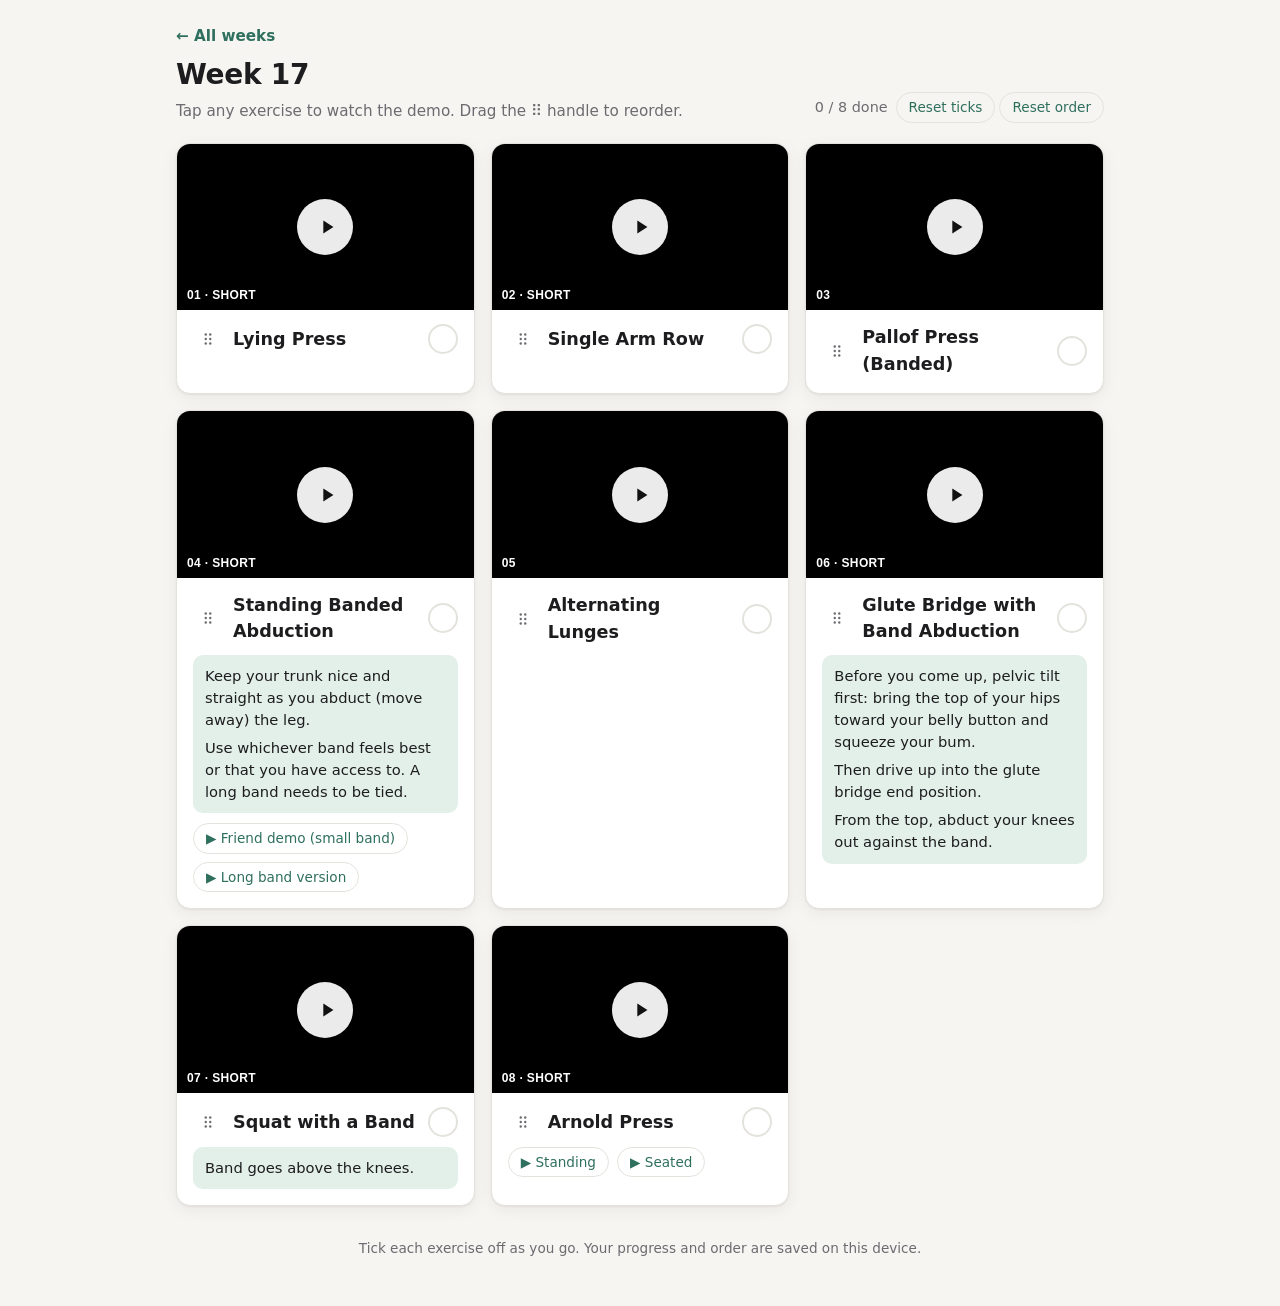
==== week-17/index.html @ 769e3200 "Give every week its own /week-N/ address Co-Authored-By: Claude Opus 5.5 <noreply@anthropic.com> Cla" ====
<!doctype html>
<html lang="en">
<!-- Generated by tools/sync-weeks.js from tools/week-page.html. Edit the template, not this file. -->
<head>
<meta charset="utf-8">
<meta name="viewport" content="width=device-width, initial-scale=1">
<title>Week · My Exercises</title>
<meta name="apple-mobile-web-app-capable" content="yes">
<meta name="apple-mobile-web-app-title" content="Exercises">
<meta name="description" content="Quick reference for my exercise programme. Tap any exercise to watch the demo video.">
<link rel="icon" href="data:image/svg+xml,<svg xmlns='http://www.w3.org/2000/svg' viewBox='0 0 100 100'><text y='.9em' font-size='90'>💪</text></svg>">
<link rel="stylesheet" href="../week.css">
</head>
<body>
<div class="wrap">
  <header>
    <div>
      <a class="back" href="../">← All weeks</a>
      <h1 id="week-title">Week</h1>
      <p class="sub">Tap any exercise to watch the demo. Drag the ⠿ handle to reorder.</p>
    </div>
    <div class="progress"><span id="count"></span><button id="reset" type="button">Reset ticks</button><button id="reset-order" type="button">Reset order</button></div>
  </header>

  <main class="grid" id="grid"></main>

  <footer>Tick each exercise off as you go. Your progress and order are saved on this device.</footer>
</div>

<div class="modal" id="modal" role="dialog" aria-modal="true" aria-labelledby="modal-title">
  <div class="player" id="player">
    <div class="player-bar">
      <div>
        <h3 id="modal-title"></h3>
        <a id="modal-link" href="#" target="_blank" rel="noopener">Open in YouTube</a>
      </div>
      <button class="close" id="close" type="button" aria-label="Close video">&times;</button>
    </div>
    <div class="frame" id="frame"></div>
  </div>
</div>

<script src="../weeks.js"></script>
<script src="../week.js"></script>
</body>
</html>
---- week.css ----
:root {
  --bg: #f6f5f2;
  --card: #ffffff;
  --text: #1d1d1f;
  --muted: #6b6b70;
  --accent: #2f6f5e;
  --accent-soft: #e3efe9;
  --border: #e4e2dc;
  --shadow: 0 1px 2px rgba(0,0,0,.05), 0 4px 16px rgba(0,0,0,.06);
  --overlay: rgba(10,10,12,.85);
}
@media (prefers-color-scheme: dark) {
  :root:not([data-theme="light"]) {
    --bg: #141416;
    --card: #1e1e21;
    --text: #f0f0f2;
    --muted: #a0a0a8;
    --accent: #6cc3a7;
    --accent-soft: #1f3530;
    --border: #2c2c31;
    --shadow: 0 1px 2px rgba(0,0,0,.4), 0 4px 16px rgba(0,0,0,.3);
  }
}
:root[data-theme="dark"] {
  --bg: #141416;
  --card: #1e1e21;
  --text: #f0f0f2;
  --muted: #a0a0a8;
  --accent: #6cc3a7;
  --accent-soft: #1f3530;
  --border: #2c2c31;
  --shadow: 0 1px 2px rgba(0,0,0,.4), 0 4px 16px rgba(0,0,0,.3);
}

* { box-sizing: border-box; }
body {
  margin: 0;
  background: var(--bg);
  color: var(--text);
  font: 16px/1.5 system-ui, -apple-system, "Segoe UI", Roboto, sans-serif;
  -webkit-font-smoothing: antialiased;
}
.wrap { max-width: 960px; margin: 0 auto; padding: 24px 16px 48px; }

header { display: flex; align-items: flex-end; justify-content: space-between; gap: 12px; margin-bottom: 20px; }
.back {
  display: inline-block; margin-bottom: 6px; color: var(--accent); text-decoration: none;
  font-size: .95rem; font-weight: 600;
}
.back:hover { text-decoration: underline; }
h1 { font-size: 1.75rem; margin: 0; letter-spacing: -.01em; }
.sub { color: var(--muted); margin: 4px 0 0; font-size: .95rem; }
.progress { font-size: .9rem; color: var(--muted); white-space: nowrap; }
.progress button + button { margin-left: 4px; }
.progress button {
  margin-left: 8px; font: inherit; font-size: .85rem; color: var(--accent);
  background: none; border: 1px solid var(--border); border-radius: 999px; padding: 4px 12px; cursor: pointer;
}

.grid { display: grid; gap: 16px; grid-template-columns: repeat(auto-fill, minmax(260px, 1fr)); }

.card {
  background: var(--card); border: 1px solid var(--border); border-radius: 14px;
  box-shadow: var(--shadow); overflow: hidden; display: flex; flex-direction: column;
  transition: opacity .2s;
}
.card.done { opacity: .55; }
.card.dragging { opacity: .9; box-shadow: 0 12px 32px rgba(0,0,0,.25); outline: 2px solid var(--accent); position: relative; z-index: 2; }
body.is-dragging { user-select: none; -webkit-user-select: none; cursor: grabbing; }

.handle {
  flex: none; width: 30px; height: 30px; border: 0; border-radius: 8px; padding: 0;
  background: none; color: var(--muted); cursor: grab; display: grid; place-items: center;
  touch-action: none;
}
.handle:hover, .handle:focus-visible { background: var(--accent-soft); color: var(--accent); }
.handle svg { width: 18px; height: 18px; fill: currentColor; }
.title-row h2 { flex: 1; }

.thumb {
  position: relative; display: block; width: 100%; aspect-ratio: 16 / 9; padding: 0; border: 0;
  background: #000 center / cover no-repeat; cursor: pointer;
}
.thumb::after {
  content: ""; position: absolute; inset: 0;
  background: linear-gradient(to top, rgba(0,0,0,.45), rgba(0,0,0,0) 55%);
}
.play {
  position: absolute; z-index: 1; left: 50%; top: 50%; transform: translate(-50%, -50%);
  width: 56px; height: 56px; border-radius: 50%; background: rgba(255,255,255,.92);
  display: grid; place-items: center; transition: transform .15s;
}
.play svg { width: 22px; height: 22px; margin-left: 3px; fill: #111; }
.thumb:hover .play, .thumb:focus-visible .play { transform: translate(-50%, -50%) scale(1.08); }
.thumb:focus-visible { outline: 3px solid var(--accent); outline-offset: -3px; }
.badge {
  position: absolute; z-index: 1; left: 10px; bottom: 8px; color: #fff; font-size: .75rem;
  font-weight: 600; letter-spacing: .03em; text-transform: uppercase;
}

.body { padding: 14px 16px 16px; display: flex; flex-direction: column; gap: 10px; flex: 1; }
.title-row { display: flex; align-items: center; justify-content: space-between; gap: 10px; }
h2 { font-size: 1.1rem; margin: 0; }
.check {
  flex: none; width: 30px; height: 30px; border-radius: 50%; border: 2px solid var(--border);
  background: none; cursor: pointer; display: grid; place-items: center; color: transparent;
}
.check svg { width: 16px; height: 16px; }
.card.done .check { background: var(--accent); border-color: var(--accent); color: #fff; }

.tips { margin: 0; padding: 10px 12px; background: var(--accent-soft); border-radius: 10px; font-size: .92rem; }
.tips p { margin: 0; }
.tips p + p { margin-top: 6px; }

.alt { display: flex; flex-wrap: wrap; gap: 8px; }
.alt button {
  font: inherit; font-size: .85rem; color: var(--accent); background: none; cursor: pointer;
  border: 1px solid var(--border); border-radius: 999px; padding: 4px 12px;
}

/* Video modal */
.modal {
  position: fixed; inset: 0; z-index: 10; background: var(--overlay);
  display: none; align-items: center; justify-content: center; padding: 16px;
}
.modal.open { display: flex; }
.player { position: relative; width: 100%; max-width: 900px; }
.player.short { max-width: min(420px, calc((100vh - 120px) * 9 / 16)); }
.frame { position: relative; width: 100%; aspect-ratio: 16 / 9; background: #000; border-radius: 12px; overflow: hidden; }
.player.short .frame { aspect-ratio: 9 / 16; }
.frame iframe { position: absolute; inset: 0; width: 100%; height: 100%; border: 0; }
.player-bar { display: flex; justify-content: space-between; align-items: center; gap: 12px; margin-bottom: 10px; color: #fff; }
.player-bar h3 { margin: 0; font-size: 1rem; }
.player-bar a { color: #cfe; font-size: .85rem; }
.close {
  flex: none; width: 40px; height: 40px; border-radius: 50%; border: 0; cursor: pointer;
  background: rgba(255,255,255,.15); color: #fff; font-size: 1.4rem; line-height: 1;
}

footer { margin-top: 32px; color: var(--muted); font-size: .85rem; text-align: center; }

@media (max-width: 520px) {
  header { flex-direction: column; align-items: flex-start; }
  h1 { font-size: 1.5rem; }
}
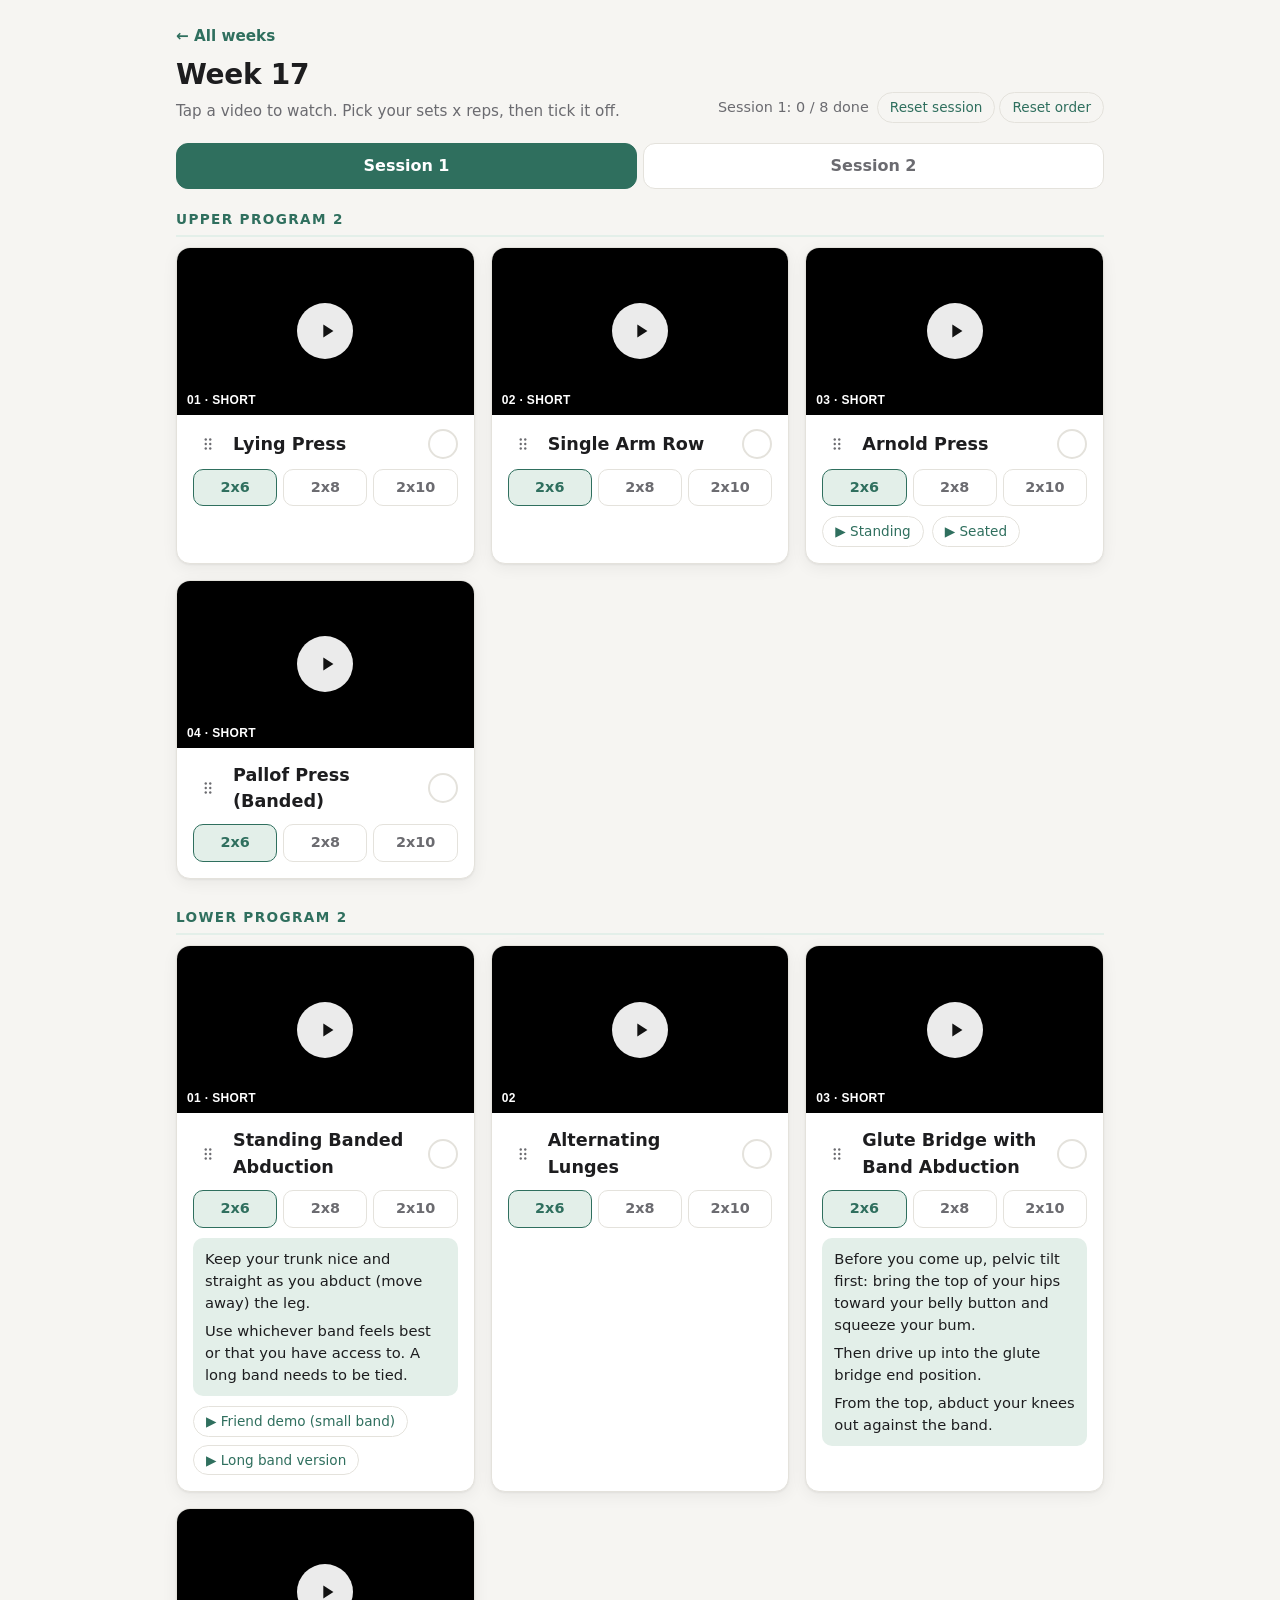
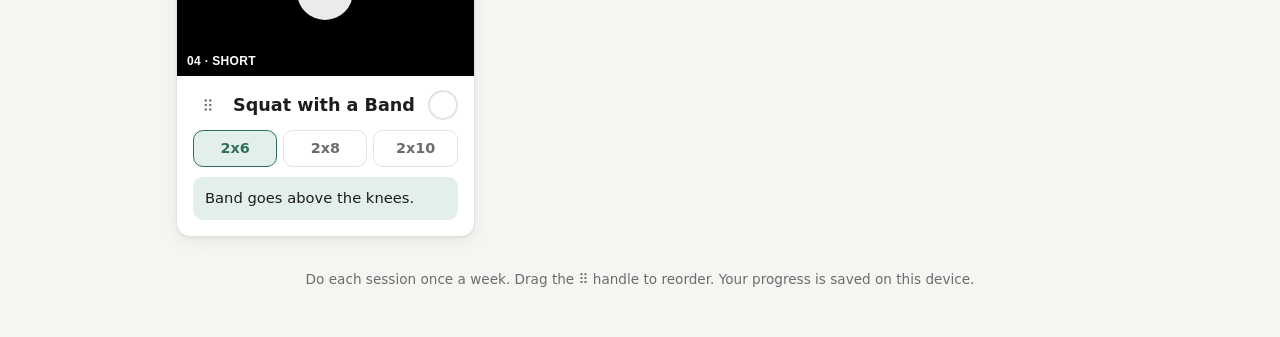
==== commit 940939ea: "Track two sessions per week with sets x reps, split into Upper and Lower Co-Authored-By: Claude Opus" ====
--- a/week-17/index.html
+++ b/week-17/index.html
@@ -17,14 +17,16 @@
     <div>
       <a class="back" href="../">← All weeks</a>
       <h1 id="week-title">Week</h1>
-      <p class="sub">Tap any exercise to watch the demo. Drag the ⠿ handle to reorder.</p>
+      <p class="sub">Tap a video to watch. Pick your sets x reps, then tick it off.</p>
     </div>
-    <div class="progress"><span id="count"></span><button id="reset" type="button">Reset ticks</button><button id="reset-order" type="button">Reset order</button></div>
+    <div class="progress"><span id="count"></span><button id="reset" type="button">Reset session</button><button id="reset-order" type="button">Reset order</button></div>
   </header>
 
-  <main class="grid" id="grid"></main>
+  <div class="tabs" id="tabs" role="tablist" aria-label="Session"></div>
 
-  <footer>Tick each exercise off as you go. Your progress and order are saved on this device.</footer>
+  <main id="sections"></main>
+
+  <footer>Do each session once a week. Drag the ⠿ handle to reorder. Your progress is saved on this device.</footer>
 </div>
 
 <div class="modal" id="modal" role="dialog" aria-modal="true" aria-labelledby="modal-title">
--- a/week.css
+++ b/week.css
@@ -57,6 +57,34 @@
   background: none; border: 1px solid var(--border); border-radius: 999px; padding: 4px 12px; cursor: pointer;
 }
 
+.tabs {
+  position: sticky; top: 0; z-index: 3; display: flex; gap: 6px; padding: 8px 0; margin: -8px 0 12px;
+  background: var(--bg);
+}
+.tabs button {
+  flex: 1; font: inherit; font-weight: 600; padding: 10px 12px; border-radius: 12px; cursor: pointer;
+  border: 1px solid var(--border); background: var(--card); color: var(--muted);
+}
+.tabs button[aria-selected="true"] { background: var(--accent); border-color: var(--accent); color: #fff; }
+.tab-done { margin-left: 4px; }
+
+.section + .section { margin-top: 28px; }
+.section-title {
+  font-size: .85rem; letter-spacing: .1em; text-transform: uppercase; color: var(--accent);
+  margin: 0 0 10px; padding-bottom: 6px; border-bottom: 2px solid var(--accent-soft);
+}
+
+.reps-row { display: flex; flex-direction: column; gap: 6px; }
+.reps { display: flex; gap: 6px; }
+.reps button {
+  flex: 1; font: inherit; font-size: .9rem; font-weight: 600; padding: 7px 0; border-radius: 10px; cursor: pointer;
+  border: 1px solid var(--border); background: none; color: var(--muted);
+}
+.reps button[aria-checked="true"] { border-color: var(--accent); background: var(--accent-soft); color: var(--accent); }
+.card.done .reps button[aria-checked="true"] { background: var(--accent); color: #fff; }
+.other { margin: 0; font-size: .82rem; color: var(--muted); }
+.other:empty { display: none; }
+
 .grid { display: grid; gap: 16px; grid-template-columns: repeat(auto-fill, minmax(260px, 1fr)); }
 
 .card {
@@ -65,6 +93,13 @@
   transition: opacity .2s;
 }
 .card.done { opacity: .55; }
+.card { scroll-margin-top: 72px; }
+.card.next { animation: next-up 1.6s ease-out; }
+@keyframes next-up {
+  0%, 40% { box-shadow: 0 0 0 3px var(--accent), var(--shadow); }
+  100% { box-shadow: var(--shadow); }
+}
+@media (prefers-reduced-motion: reduce) { .card.next { animation: none; } }
 .card.dragging { opacity: .9; box-shadow: 0 12px 32px rgba(0,0,0,.25); outline: 2px solid var(--accent); position: relative; z-index: 2; }
 body.is-dragging { user-select: none; -webkit-user-select: none; cursor: grabbing; }
 
@@ -75,7 +110,7 @@
 }
 .handle:hover, .handle:focus-visible { background: var(--accent-soft); color: var(--accent); }
 .handle svg { width: 18px; height: 18px; fill: currentColor; }
-.title-row h2 { flex: 1; }
+.title-row h3 { flex: 1; }
 
 .thumb {
   position: relative; display: block; width: 100%; aspect-ratio: 16 / 9; padding: 0; border: 0;
@@ -100,7 +135,7 @@
 
 .body { padding: 14px 16px 16px; display: flex; flex-direction: column; gap: 10px; flex: 1; }
 .title-row { display: flex; align-items: center; justify-content: space-between; gap: 10px; }
-h2 { font-size: 1.1rem; margin: 0; }
+.card h3 { font-size: 1.1rem; margin: 0; }
 .check {
   flex: none; width: 30px; height: 30px; border-radius: 50%; border: 2px solid var(--border);
   background: none; cursor: pointer; display: grid; place-items: center; color: transparent;
